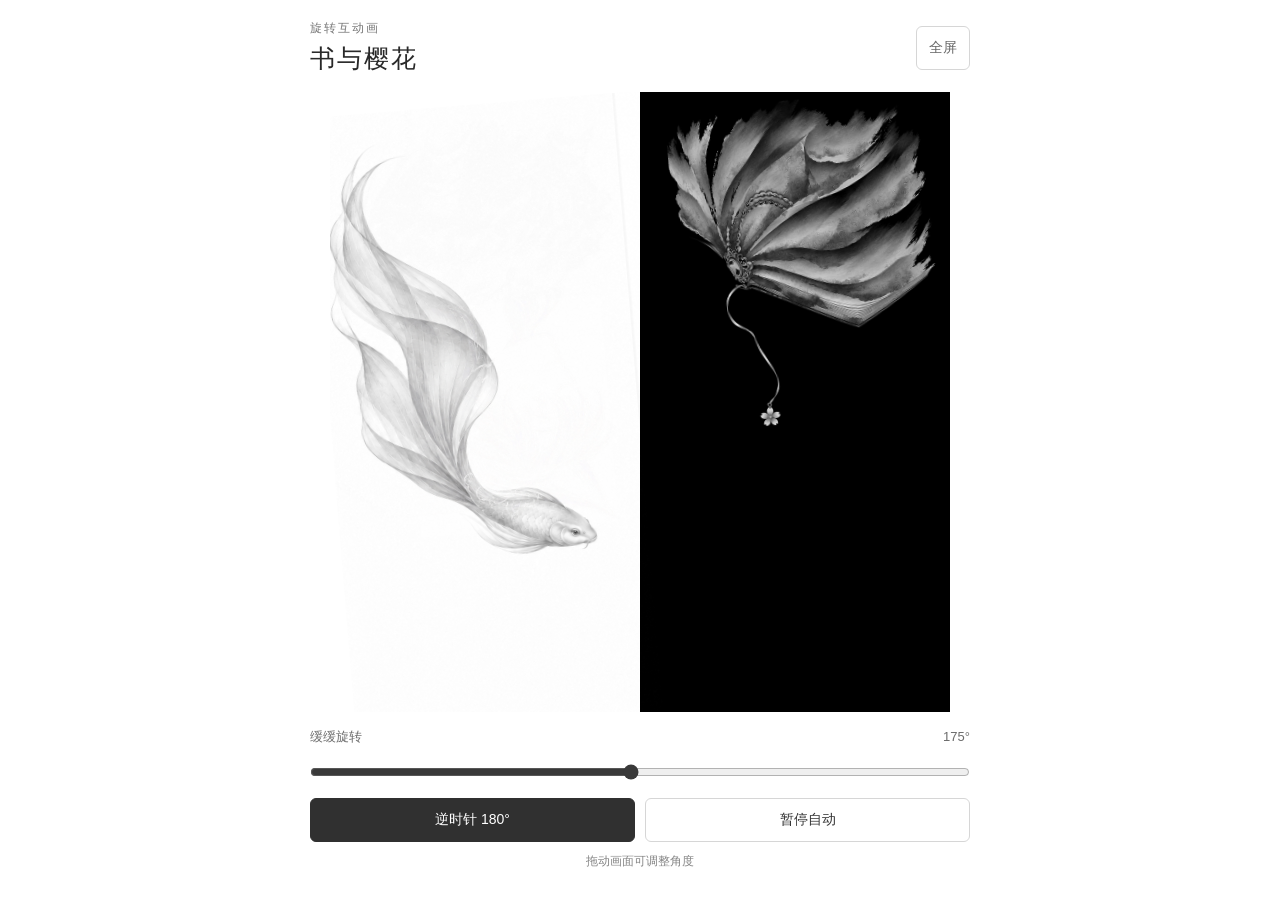
==== book-sakura/index.html @ 2d8d9495 "Add standalone counterclockwise book and sakura viewer" ====
<!doctype html>
<html lang="zh-CN">
<head>
  <meta charset="utf-8">
  <meta name="viewport" content="width=device-width, initial-scale=1, viewport-fit=cover">
  <meta name="theme-color" content="#ffffff">
  <meta name="description" content="缓缓转动画面，看礼服人物与书页、鲤鱼、樱花相互映现。">
  <meta name="art-version" content="book-sakura-v6-ccw">
  <title>旋转互动画 · 书与樱花</title>
  <link rel="stylesheet" href="style-dabf2f77bfc1.css">
  <script src="app-e2c8eac45359.js" defer></script>
</head>
<body>
  <main class="viewer">
    <header class="heading">
      <div>
        <p class="eyebrow">旋转互动画</p>
        <h1>书与樱花</h1>
      </div>
      <button class="fullscreen" type="button" data-fullscreen aria-pressed="false" hidden>全屏</button>
    </header>

    <div class="canvas-wrap">
      <div class="stage" data-stage role="group" aria-label="可拖动的旋转画。零度为礼服人物，半圈为书页、鲤鱼与樱花。也可使用下方按钮和角度滑杆。">
        <img class="art" data-art src="assets/art-1f9e206e4231.webp" width="1254" height="1254" alt="礼服人物与书页、鲤鱼、樱花共用的旋转画" draggable="false" fetchpriority="high">
        <p class="load-state" data-load role="status">正在加载画面…</p>
      </div>
    </div>

    <section class="controls" aria-label="旋转控制">
      <label class="angle-row" for="rotation-angle">
        <span data-state aria-live="polite">书页与鲤鱼</span>
        <output for="rotation-angle" data-angle>180°</output>
      </label>
      <input id="rotation-angle" type="range" min="0" max="360" step="1" value="180" aria-label="旋转角度" disabled>
      <div class="actions">
        <button class="turn" type="button" data-turn disabled>逆时针 180°</button>
        <button type="button" data-auto aria-pressed="true" disabled>暂停自动</button>
      </div>
      <p class="hint">拖动画面可调整角度</p>
      <p class="message" data-message role="status" hidden></p>
    </section>
  </main>
</body>
</html>
---- book-sakura/style-dabf2f77bfc1.css ----
:root {
  color-scheme: light;
  font-family: -apple-system, BlinkMacSystemFont, "PingFang SC", "Microsoft YaHei", sans-serif;
  color: #292929;
  background: #fff;
  font-synthesis: none;
  -webkit-text-size-adjust: 100%;
}

* { box-sizing: border-box; }

html { min-width: 280px; }

body {
  margin: 0;
  padding: 20px 16px;
  padding-top: max(20px, env(safe-area-inset-top));
  padding-right: max(16px, env(safe-area-inset-right));
  padding-bottom: max(20px, env(safe-area-inset-bottom));
  padding-left: max(16px, env(safe-area-inset-left));
}

.viewer {
  width: 100%;
  max-width: 860px;
  margin: 0 auto;
  display: grid;
  gap: 16px;
}

.heading,
.controls {
  width: 100%;
  max-width: 660px;
  margin-inline: auto;
}

.heading {
  display: flex;
  align-items: center;
  justify-content: space-between;
  gap: 16px;
}

.eyebrow {
  margin: 0 0 5px;
  color: #777;
  font-size: 12px;
  letter-spacing: .16em;
}

h1 {
  margin: 0;
  font-size: clamp(20px, 3.5vw, 25px);
  line-height: 1.35;
  font-weight: 500;
  letter-spacing: .08em;
}

.canvas-wrap {
  min-width: 0;
  display: grid;
  place-items: center;
}

.stage {
  position: relative;
  width: min(100%, 660px, max(160px, calc(100vh - 280px)));
  width: min(100%, 660px, max(160px, calc(100dvh - 280px - env(safe-area-inset-top) - env(safe-area-inset-bottom))));
  min-width: 0;
  aspect-ratio: 1;
  overflow: hidden;
  background: linear-gradient(90deg, #fff 0%, #fff 50%, #000 50%, #000 100%);
  touch-action: none;
  cursor: grab;
  -webkit-tap-highlight-color: transparent;
}

.stage.is-dragging { cursor: grabbing; }

.art {
  display: block;
  width: 100%;
  height: 100%;
  object-fit: contain;
  transform: rotate(180deg);
  transform-origin: 50% 50%;
  user-select: none;
  -webkit-user-select: none;
  -webkit-user-drag: none;
  pointer-events: none;
}

.load-state {
  position: absolute;
  inset: 0;
  margin: 0;
  padding: 24px;
  display: grid;
  place-items: center;
  background: #fff;
  color: #777;
  font-size: 14px;
  line-height: 1.7;
  text-align: center;
  pointer-events: none;
}

.load-state.is-error { color: #944239; }

.controls { display: grid; gap: 10px; }

.angle-row {
  display: flex;
  justify-content: space-between;
  align-items: center;
  gap: 16px;
  font-size: 13px;
  color: #6b6b6b;
}

output {
  min-width: 4ch;
  text-align: right;
  font-variant-numeric: tabular-nums;
}

input[type="range"] {
  display: block;
  width: 100%;
  min-width: 0;
  height: 32px;
  margin: 0;
  accent-color: #393939;
  cursor: pointer;
}

.actions {
  display: grid;
  grid-template-columns: repeat(2, minmax(0, 1fr));
  gap: 10px;
}

button {
  min-width: 0;
  min-height: 44px;
  padding: 11px 12px;
  border: 1px solid #d6d6d6;
  border-radius: 6px;
  background: #fff;
  color: #353535;
  font: inherit;
  font-size: 14px;
  line-height: 1.35;
  cursor: pointer;
  -webkit-tap-highlight-color: transparent;
}

.turn {
  border-color: #303030;
  background: #303030;
  color: #fff;
}

.fullscreen {
  flex: 0 0 auto;
  min-width: 52px;
  color: #666;
}

button:disabled,
input:disabled { opacity: .5; cursor: wait; }

button:focus-visible,
input:focus-visible { outline: 2px solid #777; outline-offset: 3px; }

.hint,
.message {
  margin: 0;
  font-size: 12px;
  line-height: 1.6;
  text-align: center;
  color: #858585;
}

.message { color: #944239; }

[hidden] { display: none !important; }

:fullscreen { background: #fff; }

@media (max-width: 360px) {
  body { padding-inline: 12px; }
  .viewer { gap: 12px; }
  button { padding-inline: 8px; font-size: 13px; }
}

@media (orientation: landscape) and (min-width: 480px) and (max-height: 540px) {
  body {
    padding-top: max(12px, env(safe-area-inset-top));
    padding-bottom: max(12px, env(safe-area-inset-bottom));
  }
  .viewer {
    max-width: 1080px;
    min-height: calc(100vh - 24px);
    min-height: calc(100dvh - 24px - env(safe-area-inset-top) - env(safe-area-inset-bottom));
    grid-template-columns: minmax(0, 1fr) minmax(210px, 250px);
    grid-template-rows: auto 1fr;
    column-gap: 16px;
    row-gap: 16px;
    align-items: center;
  }
  .heading { grid-column: 2; grid-row: 1; }
  .canvas-wrap { grid-column: 1; grid-row: 1 / 3; }
  .controls { grid-column: 2; grid-row: 2; }
  .stage {
    width: min(100%, calc(100vh - 24px));
    width: min(100%, calc(100dvh - 24px - env(safe-area-inset-top) - env(safe-area-inset-bottom)));
  }
  h1 { font-size: 21px; }
}
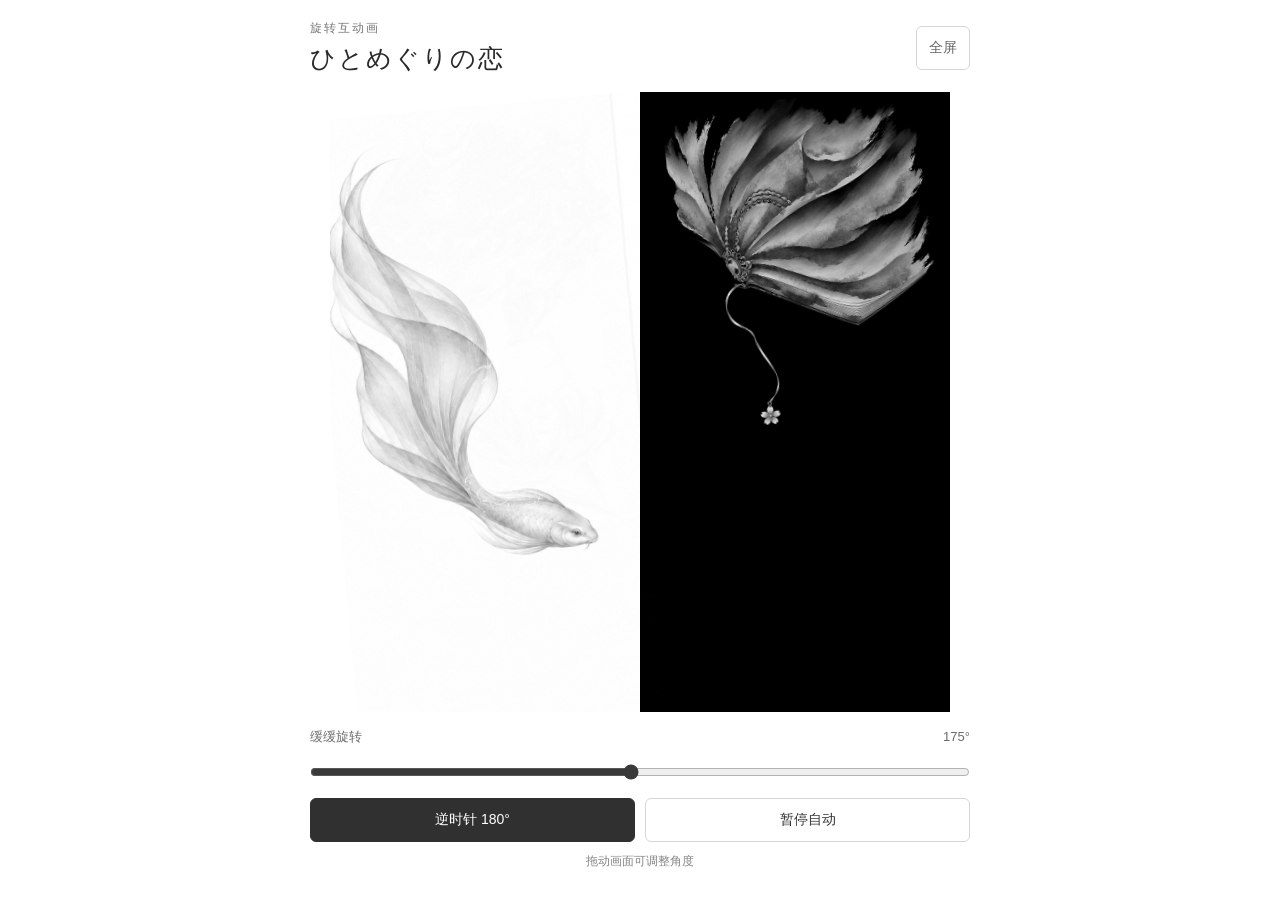
==== commit bec9633c: "Rename standalone artwork to ひとめぐりの恋" ====
--- a/book-sakura/index.html
+++ b/book-sakura/index.html
@@ -4,9 +4,10 @@
   <meta charset="utf-8">
   <meta name="viewport" content="width=device-width, initial-scale=1, viewport-fit=cover">
   <meta name="theme-color" content="#ffffff">
-  <meta name="description" content="缓缓转动画面，看礼服人物与书页、鲤鱼、樱花相互映现。">
+  <meta name="description" content="ひとめぐりの恋（一转倾心）。缓缓转动画面，看礼服人物与书页、鲤鱼、樱花相互映现。">
   <meta name="art-version" content="book-sakura-v6-ccw">
-  <title>旋转互动画 · 书与樱花</title>
+  <title lang="ja">ひとめぐりの恋</title>
+  <meta property="og:title" content="ひとめぐりの恋">
   <link rel="stylesheet" href="style-dabf2f77bfc1.css">
   <script src="app-e2c8eac45359.js" defer></script>
 </head>
@@ -15,7 +16,7 @@
     <header class="heading">
       <div>
         <p class="eyebrow">旋转互动画</p>
-        <h1>书与樱花</h1>
+        <h1 lang="ja">ひとめぐりの恋</h1>
       </div>
       <button class="fullscreen" type="button" data-fullscreen aria-pressed="false" hidden>全屏</button>
     </header>
